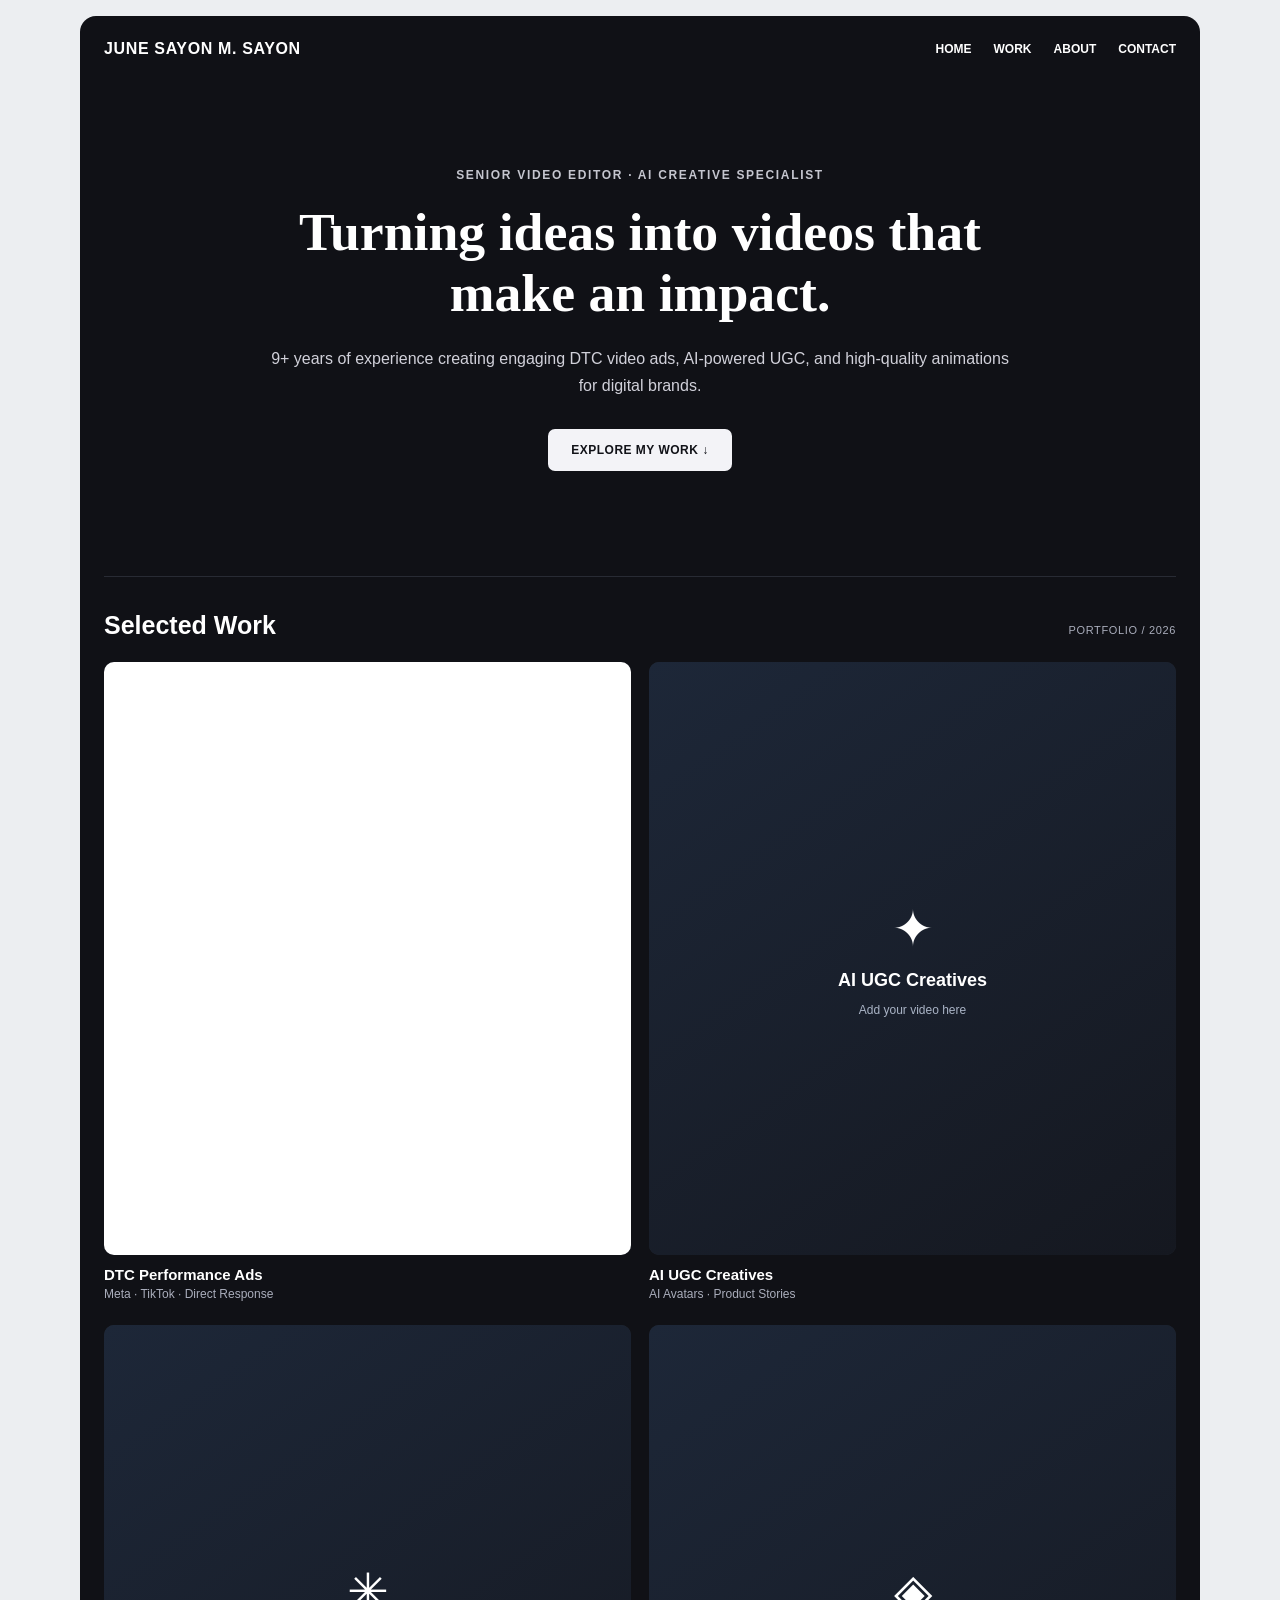
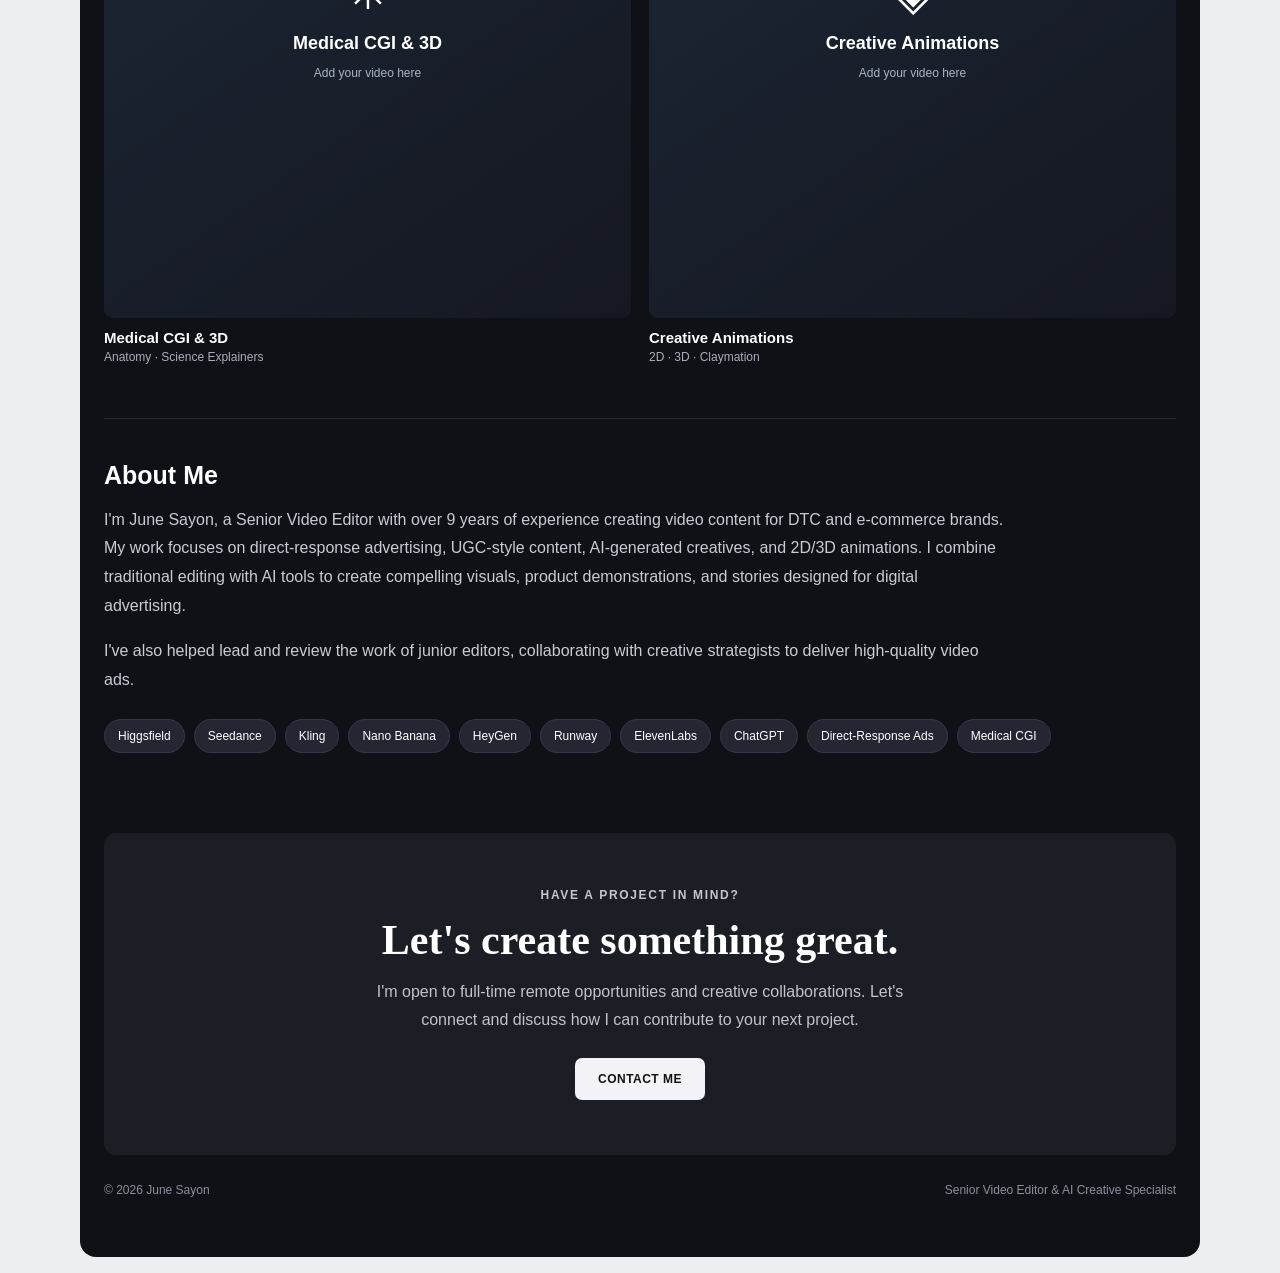
==== index.html @ 701d69c2 "Update index.html" ====
<!doctype html>
<html lang="en"><head><meta charset="utf-8"><meta name="viewport" content="width=device-width,initial-scale=1"><meta name="description" content="June Sayon — Senior Video Editor & AI Creative Specialist"><title>June Sayon | Senior Video Editor</title><style>
:root{color-scheme:dark;--bg:#101116;--panel:#1c1e26;--muted:#aaaebc;--line:#282b34}*{box-sizing:border-box}html{scroll-behavior:smooth}body{margin:0;background:#eceef1;color:#fff;font-family:Arial,Helvetica,sans-serif}main{max-width:1120px;margin:16px auto;background:var(--bg);border-radius:16px;min-height:100vh;padding:24px 24px 60px}header{display:flex;align-items:center;justify-content:space-between}a{color:inherit;text-decoration:none}.brand{font-size:16px;font-weight:800;letter-spacing:.04em}nav{display:flex;gap:22px;font-size:12px;font-weight:700}nav a:hover,.footer a:hover{color:#b7baff}.hero{text-align:center;padding:110px 20px 105px;border-bottom:1px solid var(--line)}.eyebrow{font-size:12px;font-weight:700;letter-spacing:.14em;color:#c5c6cf}.hero h1{font-family:Georgia,serif;font-size:clamp(30px,4.2vw,55px);line-height:1.14;max-width:800px;margin:20px auto}.hero p{font-size:16px;color:#d1d1da;max-width:740px;margin:0 auto 30px;line-height:1.7}.btn{display:inline-block;background:#f3f3f7;color:#111218;padding:14px 23px;border-radius:7px;font-weight:800;font-size:12px;letter-spacing:.04em}.btn:hover{background:#c9c9e4}.section{padding:34px 0 10px}.sectionhead{display:flex;justify-content:space-between;align-items:baseline;gap:20px;margin-bottom:22px}.section h2{font-size:25px;margin:0}.tag{font-size:11px;color:var(--muted);letter-spacing:.06em}.grid{display:grid;grid-template-columns:repeat(2,minmax(0,1fr));gap:24px 18px}.project .visual{aspect-ratio:4/4.5;border-radius:10px;overflow:hidden;position:relative;background:#202630;display:flex;align-items:center;justify-content:center}.visual svg{width:100%;height:100%;display:block}.visual img,.visual iframe,.visual video{width:100%;height:100%;object-fit:cover;border:0}.project h3{font-size:15px;margin:11px 0 4px}.project p{font-size:12px;color:var(--muted);margin:0}.placeholder{position:absolute;inset:0;display:flex;flex-direction:column;align-items:center;justify-content:center;text-align:center;padding:20px;background:linear-gradient(145deg,#1d2738,#151820);gap:12px}.placeholder span{font-size:50px}.placeholder strong{font-size:18px}.placeholder small{font-size:12px;color:#aab4c6}.about{border-top:1px solid var(--line);margin-top:44px;padding-top:42px}.about p{color:#c9cbd5;line-height:1.8;max-width:900px}.skills{display:flex;flex-wrap:wrap;gap:9px;margin:25px 0}.skills span{background:#242731;border:1px solid #343846;border-radius:999px;padding:9px 13px;font-size:12px}.contact{text-align:center;background:var(--panel);border-radius:12px;margin-top:45px;padding:55px 18px}.contact h2{font-family:Georgia,serif;font-size:clamp(27px,4vw,42px);margin:14px 0}.contact p{max-width:550px;color:#c1c4ce;line-height:1.7;margin:0 auto 25px}.footer{padding-top:28px;display:flex;justify-content:space-between;color:#8c909d;font-size:12px}@media(max-width:650px){body{background:var(--bg)}main{margin:0;padding:20px 16px;border-radius:0}nav{gap:12px;font-size:10px}.brand{font-size:13px}.hero{padding:85px 5px}.hero p{font-size:14px}.grid{grid-template-columns:1fr}.sectionhead{align-items:start}.project .visual{aspect-ratio:4/3.5}.footer{gap:12px;flex-wrap:wrap}}
</style></head><body><main><header><a class="brand" href="#home">JUNE SAYON M. SAYON</a><nav><a href="#home">HOME</a><a href="#work">WORK</a><a href="#about">ABOUT</a><a href="#contact">CONTACT</a></nav></header><section class="hero" id="home"><div class="eyebrow">SENIOR VIDEO EDITOR · AI CREATIVE SPECIALIST</div><h1>Turning ideas into videos that make an impact.</h1><p>9+ years of experience creating engaging DTC video ads, AI-powered UGC, and high-quality animations for digital brands.</p><a class="btn" href="#work">EXPLORE MY WORK ↓</a></section><section class="section" id="work"><div class="sectionhead"><h2>Selected Work</h2><span class="tag">PORTFOLIO / 2026</span></div><div class="grid">
<!-- TO ADD VIDEOS: replace each <div class="placeholder">...</div> with <video controls playsinline poster="thumbnail.jpg"><source src="your-video.mp4" type="video/mp4"></video> OR a YouTube embed iframe. -->
<article class="project">
  <div class="visual">
    <iframe
      src="https://www.facebook.com/plugins/video.php?href=https%3A%2F%2Fwww.facebook.com%2Fclarifion%2Fvideos%2F2846890205625692%2F&show_text=false"
      width="100%"
      height="500"
      style="border:none;overflow:hidden;"
      scrolling="no"
      frameborder="0"
      allow="autoplay; clipboard-write; encrypted-media; picture-in-picture; web-share"
      allowfullscreen>
    </iframe>
  </div>
  <h3>DTC Performance Ads</h3>
  <p>Meta · TikTok · Direct Response</p>
</article>
<article class="project"><div class="visual"><div class="placeholder"><span>✦</span><strong>AI UGC Creatives</strong><small>Add your video here</small></div></div><h3>AI UGC Creatives</h3><p>AI Avatars · Product Stories</p></article>
<article class="project"><div class="visual"><div class="placeholder"><span>✳</span><strong>Medical CGI & 3D</strong><small>Add your video here</small></div></div><h3>Medical CGI & 3D</h3><p>Anatomy · Science Explainers</p></article>
<article class="project"><div class="visual"><div class="placeholder"><span>◈</span><strong>Creative Animations</strong><small>Add your video here</small></div></div><h3>Creative Animations</h3><p>2D · 3D · Claymation</p></article></div></section><section class="section about" id="about"><h2>About Me</h2><p>I'm June Sayon, a Senior Video Editor with over 9 years of experience creating video content for DTC and e-commerce brands. My work focuses on direct-response advertising, UGC-style content, AI-generated creatives, and 2D/3D animations. I combine traditional editing with AI tools to create compelling visuals, product demonstrations, and stories designed for digital advertising.</p><p>I've also helped lead and review the work of junior editors, collaborating with creative strategists to deliver high-quality video ads.</p><div class="skills"><span>Higgsfield</span><span>Seedance</span><span>Kling</span><span>Nano Banana</span><span>HeyGen</span><span>Runway</span><span>ElevenLabs</span><span>ChatGPT</span><span>Direct-Response Ads</span><span>Medical CGI</span></div></section><section class="contact" id="contact"><div class="eyebrow">HAVE A PROJECT IN MIND?</div><h2>Let's create something great.</h2><p>I'm open to full-time remote opportunities and creative collaborations. Let's connect and discuss how I can contribute to your next project.</p><!-- Replace the # below with mailto:your@email.com or your LinkedIn URL --><a class="btn" href="#contact">CONTACT ME</a></section><div class="footer"><span>© 2026 June Sayon</span><span>Senior Video Editor & AI Creative Specialist</span></div></main></body></html>
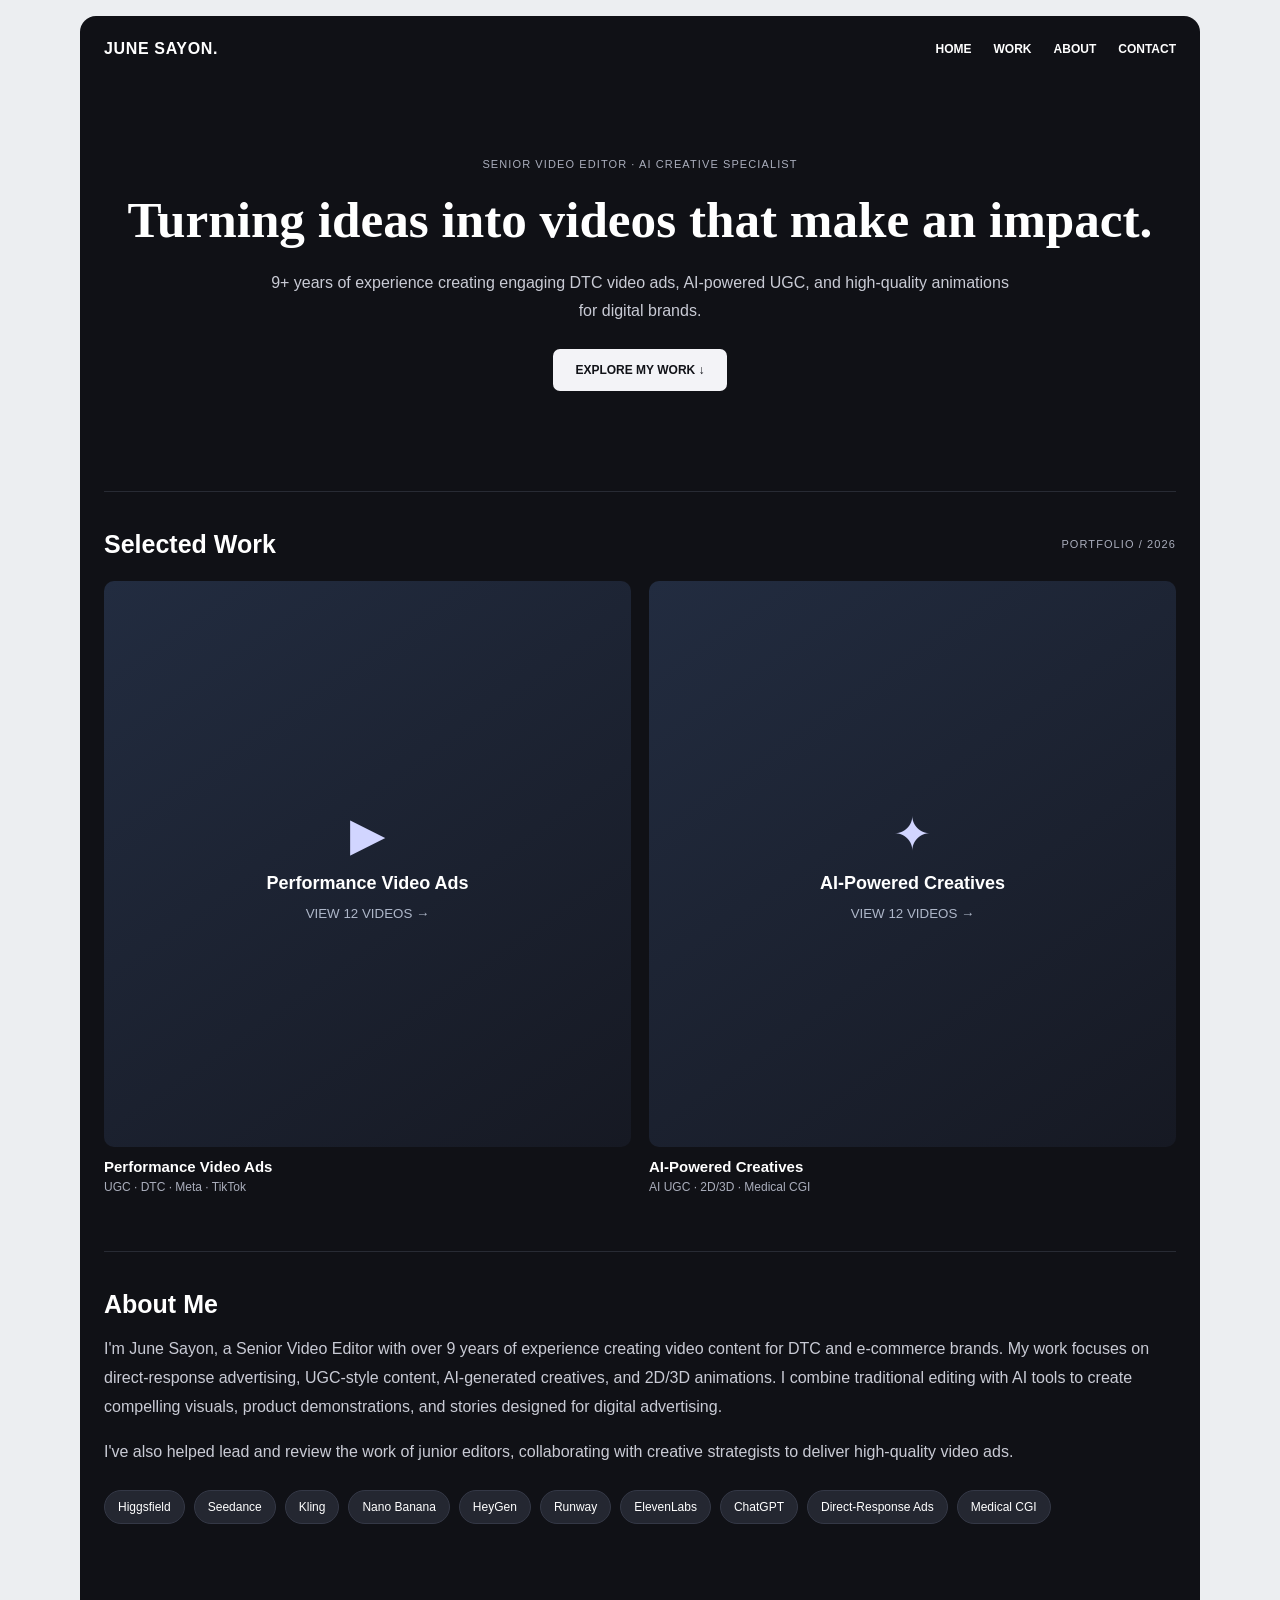
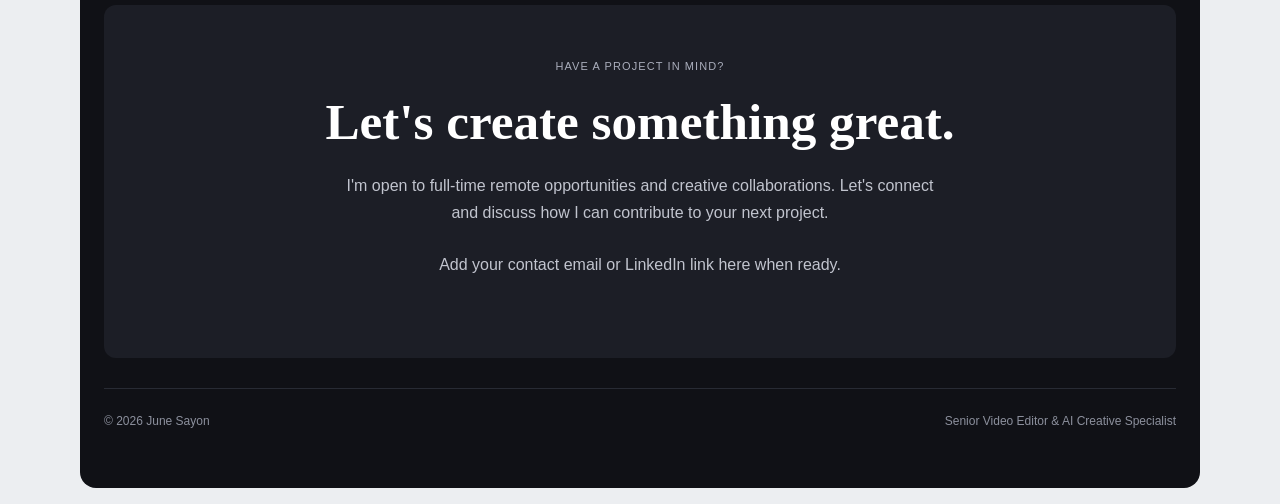
==== commit d9903679: "Add files via upload" ====
--- a/index.html
+++ b/index.html
@@ -1,24 +1 @@
-<!doctype html>
-<html lang="en"><head><meta charset="utf-8"><meta name="viewport" content="width=device-width,initial-scale=1"><meta name="description" content="June Sayon — Senior Video Editor & AI Creative Specialist"><title>June Sayon | Senior Video Editor</title><style>
-:root{color-scheme:dark;--bg:#101116;--panel:#1c1e26;--muted:#aaaebc;--line:#282b34}*{box-sizing:border-box}html{scroll-behavior:smooth}body{margin:0;background:#eceef1;color:#fff;font-family:Arial,Helvetica,sans-serif}main{max-width:1120px;margin:16px auto;background:var(--bg);border-radius:16px;min-height:100vh;padding:24px 24px 60px}header{display:flex;align-items:center;justify-content:space-between}a{color:inherit;text-decoration:none}.brand{font-size:16px;font-weight:800;letter-spacing:.04em}nav{display:flex;gap:22px;font-size:12px;font-weight:700}nav a:hover,.footer a:hover{color:#b7baff}.hero{text-align:center;padding:110px 20px 105px;border-bottom:1px solid var(--line)}.eyebrow{font-size:12px;font-weight:700;letter-spacing:.14em;color:#c5c6cf}.hero h1{font-family:Georgia,serif;font-size:clamp(30px,4.2vw,55px);line-height:1.14;max-width:800px;margin:20px auto}.hero p{font-size:16px;color:#d1d1da;max-width:740px;margin:0 auto 30px;line-height:1.7}.btn{display:inline-block;background:#f3f3f7;color:#111218;padding:14px 23px;border-radius:7px;font-weight:800;font-size:12px;letter-spacing:.04em}.btn:hover{background:#c9c9e4}.section{padding:34px 0 10px}.sectionhead{display:flex;justify-content:space-between;align-items:baseline;gap:20px;margin-bottom:22px}.section h2{font-size:25px;margin:0}.tag{font-size:11px;color:var(--muted);letter-spacing:.06em}.grid{display:grid;grid-template-columns:repeat(2,minmax(0,1fr));gap:24px 18px}.project .visual{aspect-ratio:4/4.5;border-radius:10px;overflow:hidden;position:relative;background:#202630;display:flex;align-items:center;justify-content:center}.visual svg{width:100%;height:100%;display:block}.visual img,.visual iframe,.visual video{width:100%;height:100%;object-fit:cover;border:0}.project h3{font-size:15px;margin:11px 0 4px}.project p{font-size:12px;color:var(--muted);margin:0}.placeholder{position:absolute;inset:0;display:flex;flex-direction:column;align-items:center;justify-content:center;text-align:center;padding:20px;background:linear-gradient(145deg,#1d2738,#151820);gap:12px}.placeholder span{font-size:50px}.placeholder strong{font-size:18px}.placeholder small{font-size:12px;color:#aab4c6}.about{border-top:1px solid var(--line);margin-top:44px;padding-top:42px}.about p{color:#c9cbd5;line-height:1.8;max-width:900px}.skills{display:flex;flex-wrap:wrap;gap:9px;margin:25px 0}.skills span{background:#242731;border:1px solid #343846;border-radius:999px;padding:9px 13px;font-size:12px}.contact{text-align:center;background:var(--panel);border-radius:12px;margin-top:45px;padding:55px 18px}.contact h2{font-family:Georgia,serif;font-size:clamp(27px,4vw,42px);margin:14px 0}.contact p{max-width:550px;color:#c1c4ce;line-height:1.7;margin:0 auto 25px}.footer{padding-top:28px;display:flex;justify-content:space-between;color:#8c909d;font-size:12px}@media(max-width:650px){body{background:var(--bg)}main{margin:0;padding:20px 16px;border-radius:0}nav{gap:12px;font-size:10px}.brand{font-size:13px}.hero{padding:85px 5px}.hero p{font-size:14px}.grid{grid-template-columns:1fr}.sectionhead{align-items:start}.project .visual{aspect-ratio:4/3.5}.footer{gap:12px;flex-wrap:wrap}}
-</style></head><body><main><header><a class="brand" href="#home">JUNE SAYON M. SAYON</a><nav><a href="#home">HOME</a><a href="#work">WORK</a><a href="#about">ABOUT</a><a href="#contact">CONTACT</a></nav></header><section class="hero" id="home"><div class="eyebrow">SENIOR VIDEO EDITOR · AI CREATIVE SPECIALIST</div><h1>Turning ideas into videos that make an impact.</h1><p>9+ years of experience creating engaging DTC video ads, AI-powered UGC, and high-quality animations for digital brands.</p><a class="btn" href="#work">EXPLORE MY WORK ↓</a></section><section class="section" id="work"><div class="sectionhead"><h2>Selected Work</h2><span class="tag">PORTFOLIO / 2026</span></div><div class="grid">
-<!-- TO ADD VIDEOS: replace each <div class="placeholder">...</div> with <video controls playsinline poster="thumbnail.jpg"><source src="your-video.mp4" type="video/mp4"></video> OR a YouTube embed iframe. -->
-<article class="project">
-  <div class="visual">
-    <iframe
-      src="https://www.facebook.com/plugins/video.php?href=https%3A%2F%2Fwww.facebook.com%2Fclarifion%2Fvideos%2F2846890205625692%2F&show_text=false"
-      width="100%"
-      height="500"
-      style="border:none;overflow:hidden;"
-      scrolling="no"
-      frameborder="0"
-      allow="autoplay; clipboard-write; encrypted-media; picture-in-picture; web-share"
-      allowfullscreen>
-    </iframe>
-  </div>
-  <h3>DTC Performance Ads</h3>
-  <p>Meta · TikTok · Direct Response</p>
-</article>
-<article class="project"><div class="visual"><div class="placeholder"><span>✦</span><strong>AI UGC Creatives</strong><small>Add your video here</small></div></div><h3>AI UGC Creatives</h3><p>AI Avatars · Product Stories</p></article>
-<article class="project"><div class="visual"><div class="placeholder"><span>✳</span><strong>Medical CGI & 3D</strong><small>Add your video here</small></div></div><h3>Medical CGI & 3D</h3><p>Anatomy · Science Explainers</p></article>
-<article class="project"><div class="visual"><div class="placeholder"><span>◈</span><strong>Creative Animations</strong><small>Add your video here</small></div></div><h3>Creative Animations</h3><p>2D · 3D · Claymation</p></article></div></section><section class="section about" id="about"><h2>About Me</h2><p>I'm June Sayon, a Senior Video Editor with over 9 years of experience creating video content for DTC and e-commerce brands. My work focuses on direct-response advertising, UGC-style content, AI-generated creatives, and 2D/3D animations. I combine traditional editing with AI tools to create compelling visuals, product demonstrations, and stories designed for digital advertising.</p><p>I've also helped lead and review the work of junior editors, collaborating with creative strategists to deliver high-quality video ads.</p><div class="skills"><span>Higgsfield</span><span>Seedance</span><span>Kling</span><span>Nano Banana</span><span>HeyGen</span><span>Runway</span><span>ElevenLabs</span><span>ChatGPT</span><span>Direct-Response Ads</span><span>Medical CGI</span></div></section><section class="contact" id="contact"><div class="eyebrow">HAVE A PROJECT IN MIND?</div><h2>Let's create something great.</h2><p>I'm open to full-time remote opportunities and creative collaborations. Let's connect and discuss how I can contribute to your next project.</p><!-- Replace the # below with mailto:your@email.com or your LinkedIn URL --><a class="btn" href="#contact">CONTACT ME</a></section><div class="footer"><span>© 2026 June Sayon</span><span>Senior Video Editor & AI Creative Specialist</span></div></main></body></html>
+<!doctype html><html lang="en"><head><meta charset="utf-8"><meta name="viewport" content="width=device-width,initial-scale=1"><meta name="description" content="June Sayon — Senior Video Editor & AI Creative Specialist"><title>June Sayon | Senior Video Editor</title><link rel="stylesheet" href="style.css"></head><body><main><header><a class="brand" href="index.html">JUNE SAYON.</a><nav><a href="index.html">HOME</a><a href="index.html#work">WORK</a><a href="index.html#about">ABOUT</a><a href="index.html#contact">CONTACT</a></nav></header><section class="hero" id="home"><div class="eyebrow">SENIOR VIDEO EDITOR · AI CREATIVE SPECIALIST</div><h1>Turning ideas into videos that make an impact.</h1><p>9+ years of experience creating engaging DTC video ads, AI-powered UGC, and high-quality animations for digital brands.</p><a class="btn" href="#work">EXPLORE MY WORK ↓</a></section><section class="section" id="work"><div class="sectionhead"><h2>Selected Work</h2><span class="tag">PORTFOLIO / 2026</span></div><div class="grid"><a class="project link" href="performance-ads.html"><div class="visual"><div class="placeholder"><span class="symbol">▶</span><strong>Performance Video Ads</strong><small>VIEW 12 VIDEOS →</small></div></div><h3>Performance Video Ads</h3><p>UGC · DTC · Meta · TikTok</p></a><a class="project link" href="ai-creatives.html"><div class="visual"><div class="placeholder"><span class="symbol">✦</span><strong>AI-Powered Creatives</strong><small>VIEW 12 VIDEOS →</small></div></div><h3>AI-Powered Creatives</h3><p>AI UGC · 2D/3D · Medical CGI</p></a></div></section><section class="section about" id="about"><h2>About Me</h2><p>I'm June Sayon, a Senior Video Editor with over 9 years of experience creating video content for DTC and e-commerce brands. My work focuses on direct-response advertising, UGC-style content, AI-generated creatives, and 2D/3D animations. I combine traditional editing with AI tools to create compelling visuals, product demonstrations, and stories designed for digital advertising.</p><p>I've also helped lead and review the work of junior editors, collaborating with creative strategists to deliver high-quality video ads.</p><div class="skills"><span>Higgsfield</span><span>Seedance</span><span>Kling</span><span>Nano Banana</span><span>HeyGen</span><span>Runway</span><span>ElevenLabs</span><span>ChatGPT</span><span>Direct-Response Ads</span><span>Medical CGI</span></div></section><section class="contact" id="contact"><div class="eyebrow">HAVE A PROJECT IN MIND?</div><h2>Let's create something great.</h2><p>I'm open to full-time remote opportunities and creative collaborations. Let's connect and discuss how I can contribute to your next project.</p><p>Add your contact email or LinkedIn link here when ready.</p></section><div class="footer"><span>© 2026 June Sayon</span><span>Senior Video Editor & AI Creative Specialist</span></div></main></body></html>
--- a/style.css
+++ b/style.css
@@ -0,0 +1 @@
+*{box-sizing:border-box}html{scroll-behavior:smooth}body{margin:0;background:#eceef1;color:#fff;font-family:Arial,Helvetica,sans-serif}main{max-width:1120px;margin:16px auto;background:#101116;border-radius:16px;min-height:100vh;padding:24px 24px 60px}a{color:inherit;text-decoration:none}header{display:flex;align-items:center;justify-content:space-between}.brand{font-weight:800;letter-spacing:.04em}nav{display:flex;gap:22px;font-size:12px;font-weight:700}nav a:hover,.back:hover{color:#c5c6ff}.hero{text-align:center;padding:100px 20px;border-bottom:1px solid #282b34}.eyebrow,.tag{font-size:11px;letter-spacing:.1em;color:#aaaebc}.hero h1,.contact h2{font-family:Georgia,serif;font-size:clamp(30px,4vw,52px);line-height:1.16;margin:20px auto}.hero p,.intro{color:#c9cbd5;line-height:1.7;max-width:760px;margin:0 auto 25px}.btn{display:inline-block;background:#f3f3f7;color:#111218;padding:14px 22px;border-radius:7px;font-weight:800;font-size:12px}.section{padding:38px 0 12px}.sectionhead{display:flex;align-items:center;justify-content:space-between;gap:15px;margin-bottom:22px}.section h2{margin:0;font-size:25px}.grid{display:grid;grid-template-columns:repeat(2,minmax(0,1fr));gap:24px 18px}.project{display:block}.visual{aspect-ratio:4/4.3;border-radius:10px;overflow:hidden;background:linear-gradient(145deg,#222c40,#161923);position:relative}.visual img,.visual iframe{display:block;width:100%;height:100%;object-fit:cover;border:0}.placeholder{height:100%;display:flex;flex-direction:column;justify-content:center;align-items:center;gap:12px;text-align:center;padding:20px}.placeholder .symbol{font-size:46px;color:#d1d5ff}.placeholder strong{font-size:18px}.placeholder small{color:#aeb7c9}.project h3{font-size:15px;margin:11px 0 5px}.project p{font-size:12px;color:#aaaebc;margin:0}.project.link:hover .visual{outline:2px solid #8589e7}.about{border-top:1px solid #282b34;margin-top:45px;padding-top:38px}.about p{color:#c9cbd5;line-height:1.8}.skills{display:flex;flex-wrap:wrap;gap:9px;margin:24px 0}.skills span{background:#242731;border:1px solid #343846;border-radius:999px;padding:9px 13px;font-size:12px}.contact{text-align:center;background:#1c1e26;border-radius:12px;margin-top:45px;padding:55px 18px}.contact p{color:#c1c4ce;max-width:600px;margin:0 auto 25px;line-height:1.7}.footer{border-top:1px solid #282b34;margin-top:30px;padding-top:25px;display:flex;justify-content:space-between;color:#8c909d;font-size:12px}.back{display:inline-block;color:#aaaebc;font-size:13px;margin:35px 0 12px}.gallery-head{padding:20px 0 30px;border-bottom:1px solid #282b34}.gallery-head h1{font-family:Georgia,serif;font-size:clamp(30px,4vw,48px);margin:15px 0}.gallery-head p{color:#c9cbd5;line-height:1.7;max-width:750px}.video-frame{aspect-ratio:9/12;background:#171b25;border-radius:10px;overflow:hidden}.video-frame iframe{width:100%;height:100%;border:0}.video-empty{height:100%;display:flex;flex-direction:column;align-items:center;justify-content:center;gap:12px;text-align:center;color:#aeb7c9;padding:20px}.video-empty b{font-size:30px;color:#e0e2ee}.video-card h3{font-size:15px;margin:11px 0 4px}.video-card p{font-size:12px;color:#aaaebc;margin:0}@media(max-width:650px){body{background:#101116}main{margin:0;padding:20px 16px;border-radius:0}nav{gap:11px;font-size:10px}.brand{font-size:13px}.hero{padding:75px 4px}.grid{grid-template-columns:1fr}.footer{gap:12px;flex-wrap:wrap}.video-frame{aspect-ratio:9/11}}
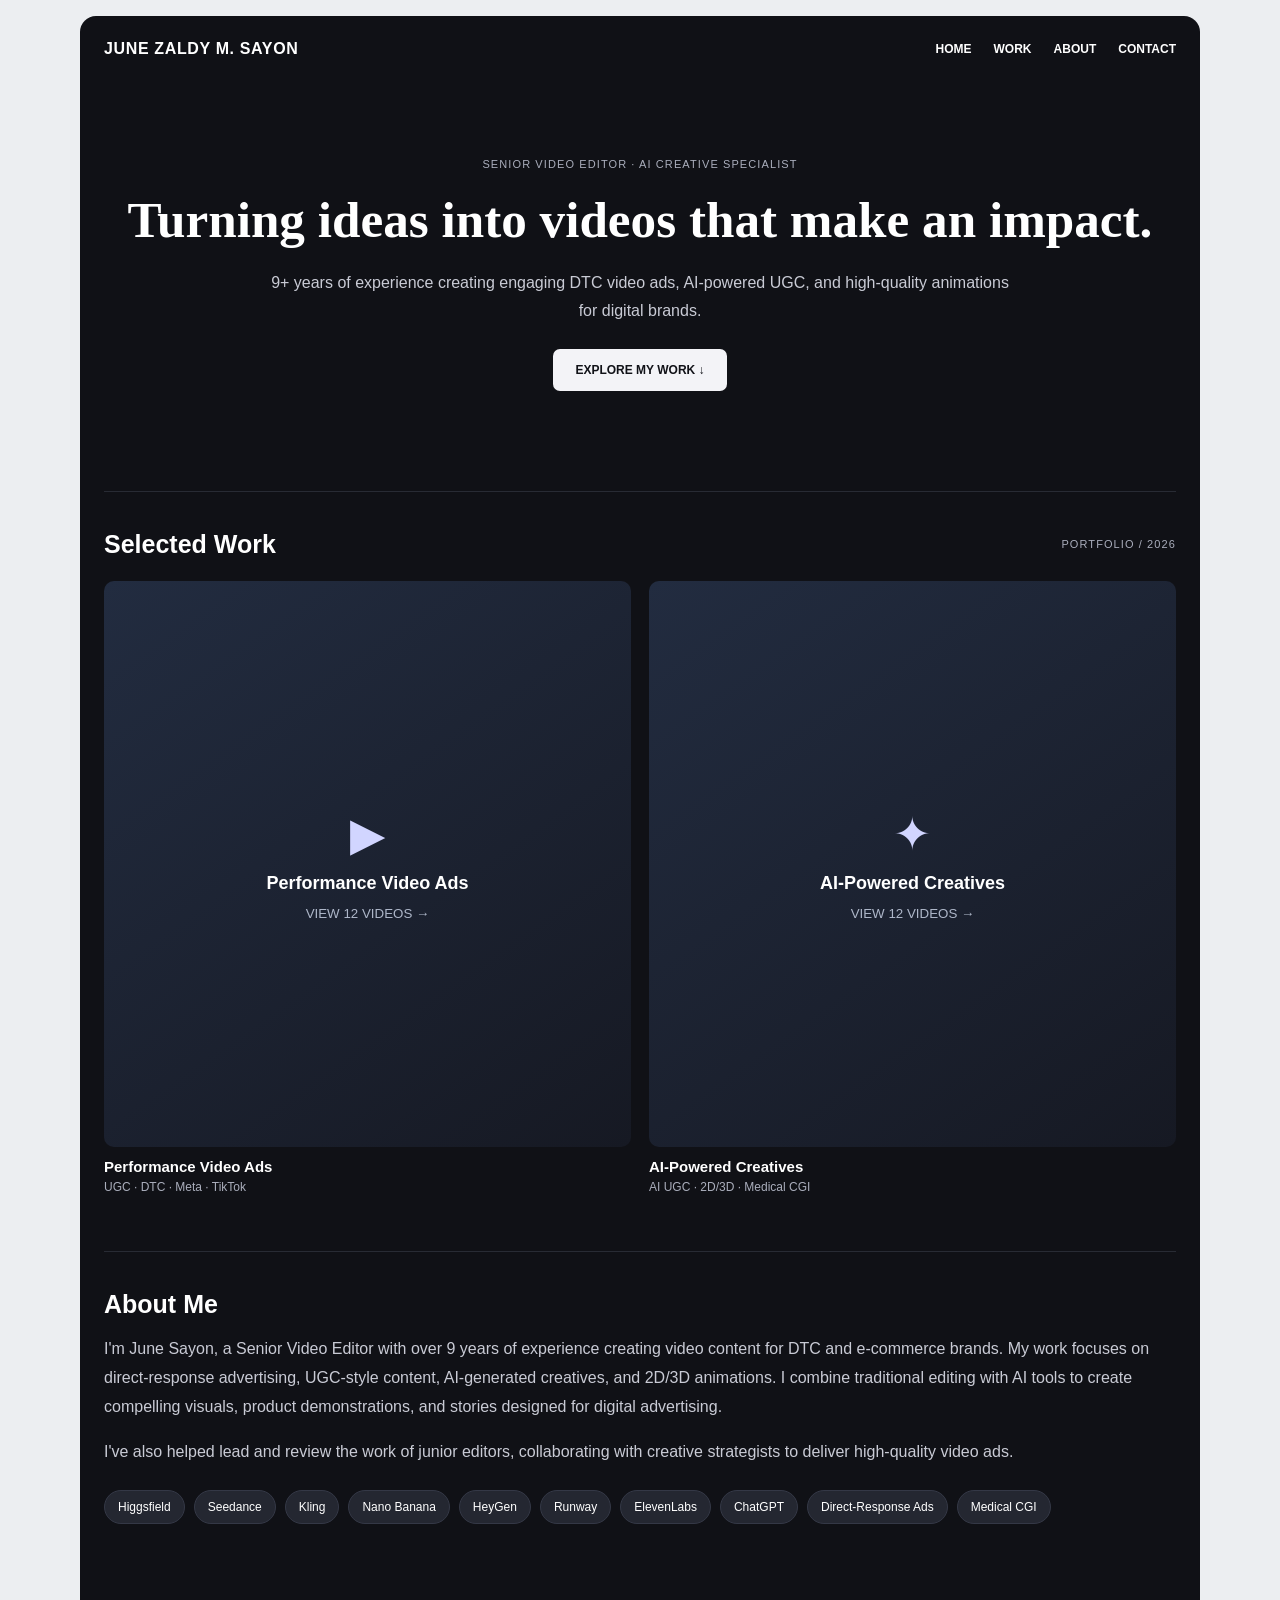
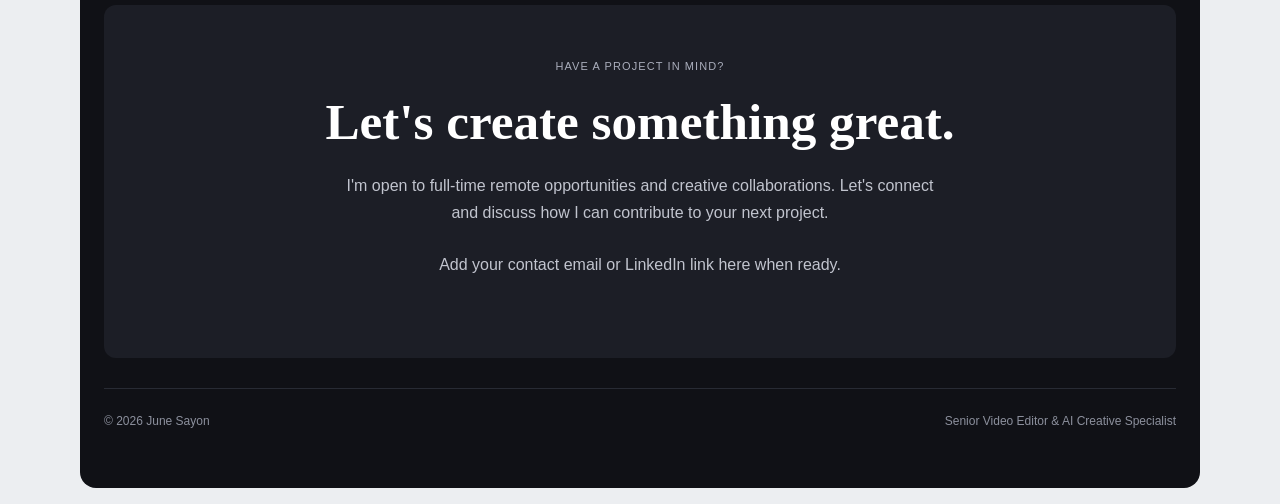
==== commit 9ca9dc55: "Update index.html" ====
--- a/index.html
+++ b/index.html
@@ -1 +1 @@
-<!doctype html><html lang="en"><head><meta charset="utf-8"><meta name="viewport" content="width=device-width,initial-scale=1"><meta name="description" content="June Sayon — Senior Video Editor & AI Creative Specialist"><title>June Sayon | Senior Video Editor</title><link rel="stylesheet" href="style.css"></head><body><main><header><a class="brand" href="index.html">JUNE SAYON.</a><nav><a href="index.html">HOME</a><a href="index.html#work">WORK</a><a href="index.html#about">ABOUT</a><a href="index.html#contact">CONTACT</a></nav></header><section class="hero" id="home"><div class="eyebrow">SENIOR VIDEO EDITOR · AI CREATIVE SPECIALIST</div><h1>Turning ideas into videos that make an impact.</h1><p>9+ years of experience creating engaging DTC video ads, AI-powered UGC, and high-quality animations for digital brands.</p><a class="btn" href="#work">EXPLORE MY WORK ↓</a></section><section class="section" id="work"><div class="sectionhead"><h2>Selected Work</h2><span class="tag">PORTFOLIO / 2026</span></div><div class="grid"><a class="project link" href="performance-ads.html"><div class="visual"><div class="placeholder"><span class="symbol">▶</span><strong>Performance Video Ads</strong><small>VIEW 12 VIDEOS →</small></div></div><h3>Performance Video Ads</h3><p>UGC · DTC · Meta · TikTok</p></a><a class="project link" href="ai-creatives.html"><div class="visual"><div class="placeholder"><span class="symbol">✦</span><strong>AI-Powered Creatives</strong><small>VIEW 12 VIDEOS →</small></div></div><h3>AI-Powered Creatives</h3><p>AI UGC · 2D/3D · Medical CGI</p></a></div></section><section class="section about" id="about"><h2>About Me</h2><p>I'm June Sayon, a Senior Video Editor with over 9 years of experience creating video content for DTC and e-commerce brands. My work focuses on direct-response advertising, UGC-style content, AI-generated creatives, and 2D/3D animations. I combine traditional editing with AI tools to create compelling visuals, product demonstrations, and stories designed for digital advertising.</p><p>I've also helped lead and review the work of junior editors, collaborating with creative strategists to deliver high-quality video ads.</p><div class="skills"><span>Higgsfield</span><span>Seedance</span><span>Kling</span><span>Nano Banana</span><span>HeyGen</span><span>Runway</span><span>ElevenLabs</span><span>ChatGPT</span><span>Direct-Response Ads</span><span>Medical CGI</span></div></section><section class="contact" id="contact"><div class="eyebrow">HAVE A PROJECT IN MIND?</div><h2>Let's create something great.</h2><p>I'm open to full-time remote opportunities and creative collaborations. Let's connect and discuss how I can contribute to your next project.</p><p>Add your contact email or LinkedIn link here when ready.</p></section><div class="footer"><span>© 2026 June Sayon</span><span>Senior Video Editor & AI Creative Specialist</span></div></main></body></html>+<!doctype html><html lang="en"><head><meta charset="utf-8"><meta name="viewport" content="width=device-width,initial-scale=1"><meta name="description" content="June Zaldy M. Sayon — Senior Video Editor & AI Creative Specialist"><title>June Zaldy M. Sayon | Senior Video Editor</title><link rel="stylesheet" href="style.css"></head><body><main><header><a class="brand" href="index.html">JUNE ZALDY M. SAYON</a><nav><a href="index.html">HOME</a><a href="index.html#work">WORK</a><a href="index.html#about">ABOUT</a><a href="index.html#contact">CONTACT</a></nav></header><section class="hero" id="home"><div class="eyebrow">SENIOR VIDEO EDITOR · AI CREATIVE SPECIALIST</div><h1>Turning ideas into videos that make an impact.</h1><p>9+ years of experience creating engaging DTC video ads, AI-powered UGC, and high-quality animations for digital brands.</p><a class="btn" href="#work">EXPLORE MY WORK ↓</a></section><section class="section" id="work"><div class="sectionhead"><h2>Selected Work</h2><span class="tag">PORTFOLIO / 2026</span></div><div class="grid"><a class="project link" href="performance-ads.html"><div class="visual"><div class="placeholder"><span class="symbol">▶</span><strong>Performance Video Ads</strong><small>VIEW 12 VIDEOS →</small></div></div><h3>Performance Video Ads</h3><p>UGC · DTC · Meta · TikTok</p></a><a class="project link" href="ai-creatives.html"><div class="visual"><div class="placeholder"><span class="symbol">✦</span><strong>AI-Powered Creatives</strong><small>VIEW 12 VIDEOS →</small></div></div><h3>AI-Powered Creatives</h3><p>AI UGC · 2D/3D · Medical CGI</p></a></div></section><section class="section about" id="about"><h2>About Me</h2><p>I'm June Sayon, a Senior Video Editor with over 9 years of experience creating video content for DTC and e-commerce brands. My work focuses on direct-response advertising, UGC-style content, AI-generated creatives, and 2D/3D animations. I combine traditional editing with AI tools to create compelling visuals, product demonstrations, and stories designed for digital advertising.</p><p>I've also helped lead and review the work of junior editors, collaborating with creative strategists to deliver high-quality video ads.</p><div class="skills"><span>Higgsfield</span><span>Seedance</span><span>Kling</span><span>Nano Banana</span><span>HeyGen</span><span>Runway</span><span>ElevenLabs</span><span>ChatGPT</span><span>Direct-Response Ads</span><span>Medical CGI</span></div></section><section class="contact" id="contact"><div class="eyebrow">HAVE A PROJECT IN MIND?</div><h2>Let's create something great.</h2><p>I'm open to full-time remote opportunities and creative collaborations. Let's connect and discuss how I can contribute to your next project.</p><p>Add your contact email or LinkedIn link here when ready.</p></section><div class="footer"><span>© 2026 June Sayon</span><span>Senior Video Editor & AI Creative Specialist</span></div></main></body></html>
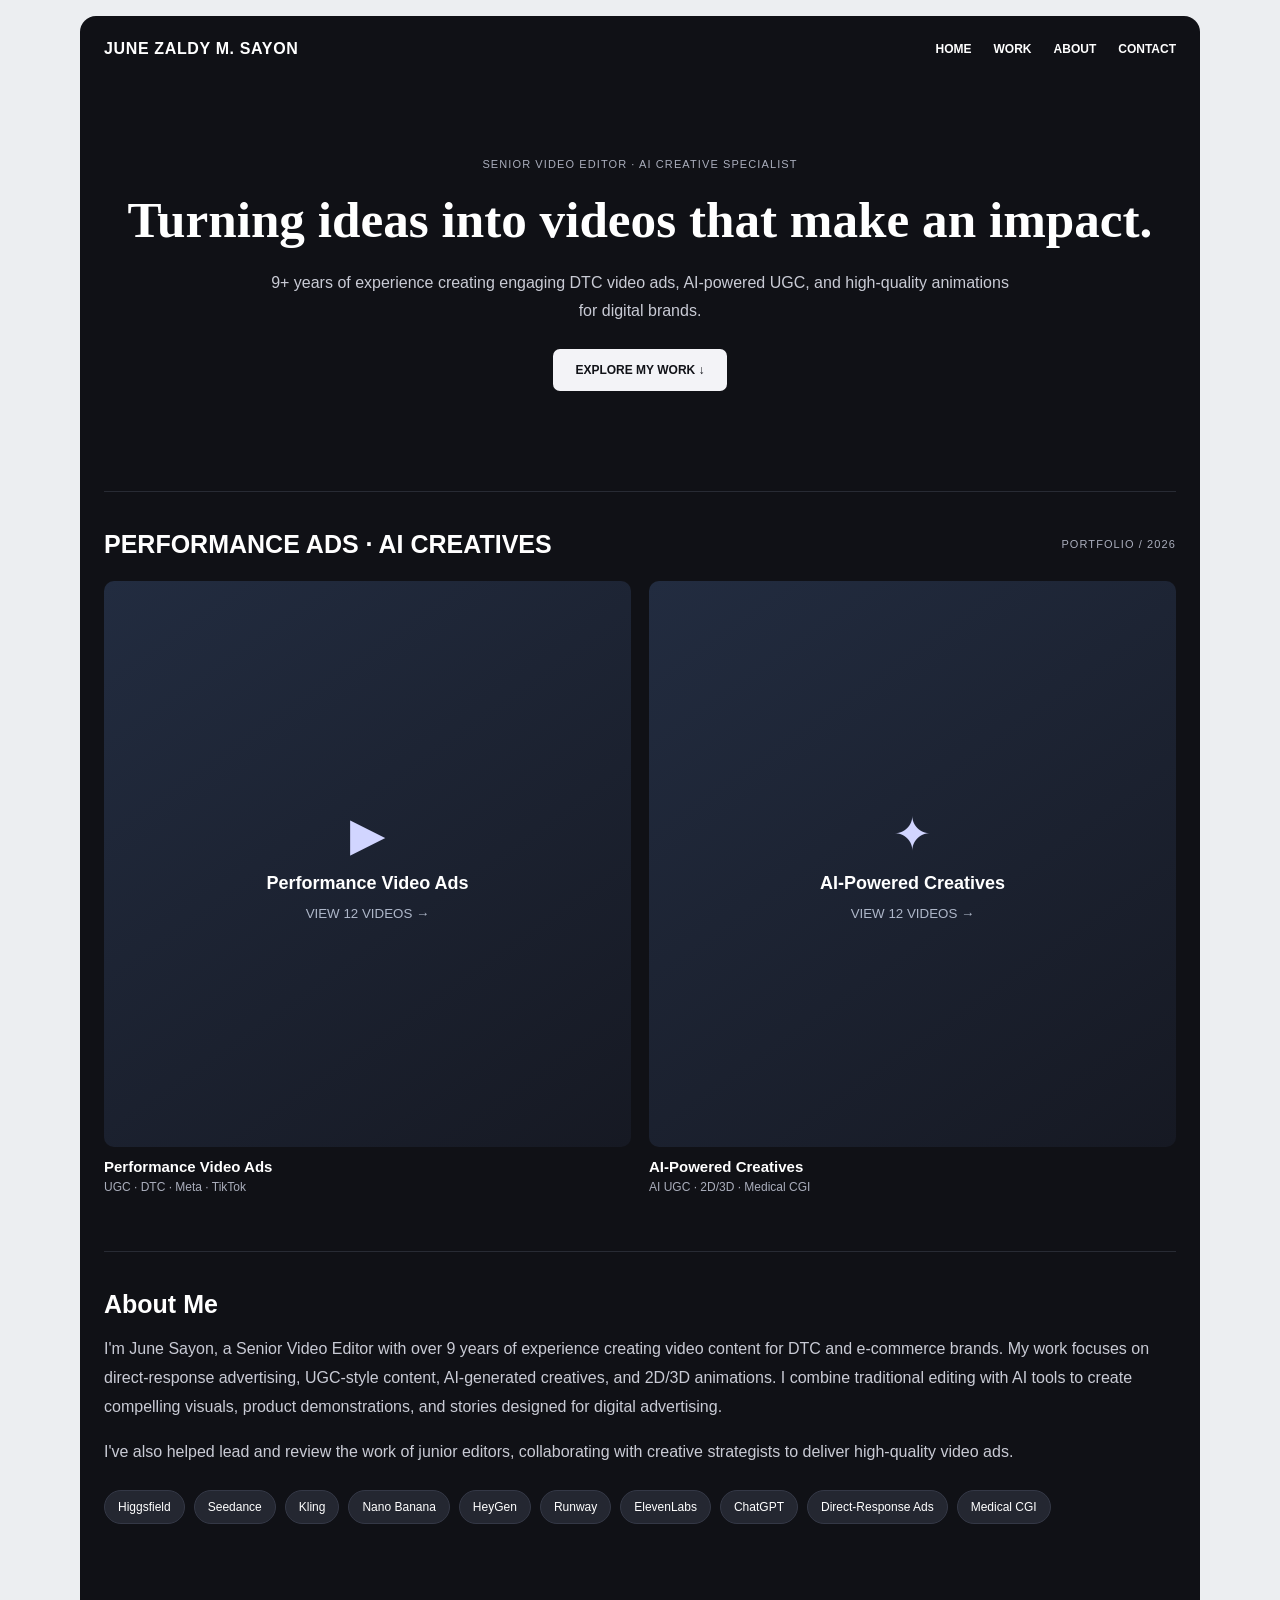
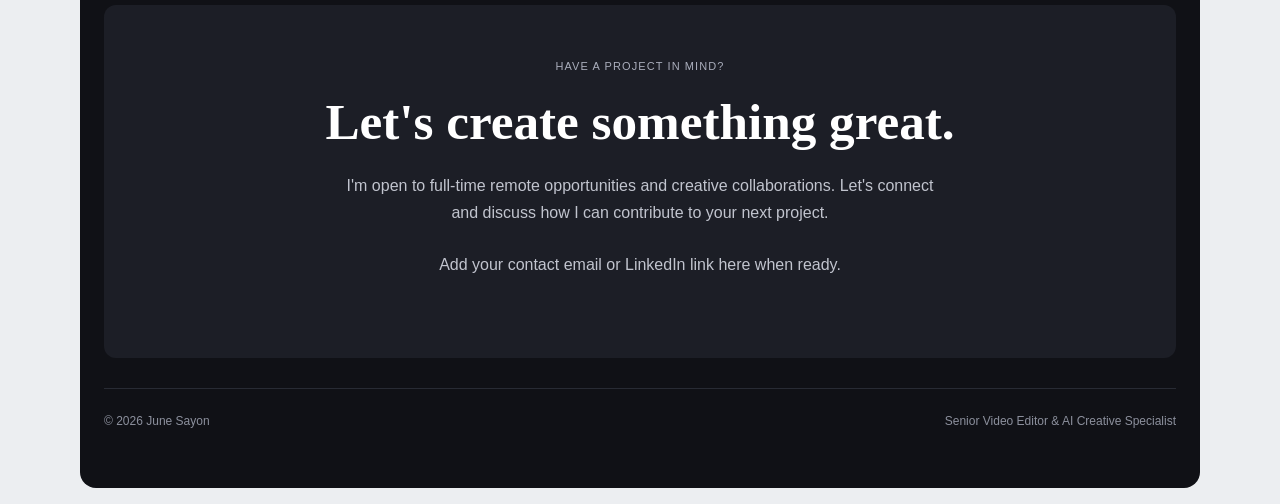
==== commit e82c961b: "Update index.html" ====
--- a/index.html
+++ b/index.html
@@ -1 +1 @@
-<!doctype html><html lang="en"><head><meta charset="utf-8"><meta name="viewport" content="width=device-width,initial-scale=1"><meta name="description" content="June Zaldy M. Sayon — Senior Video Editor & AI Creative Specialist"><title>June Zaldy M. Sayon | Senior Video Editor</title><link rel="stylesheet" href="style.css"></head><body><main><header><a class="brand" href="index.html">JUNE ZALDY M. SAYON</a><nav><a href="index.html">HOME</a><a href="index.html#work">WORK</a><a href="index.html#about">ABOUT</a><a href="index.html#contact">CONTACT</a></nav></header><section class="hero" id="home"><div class="eyebrow">SENIOR VIDEO EDITOR · AI CREATIVE SPECIALIST</div><h1>Turning ideas into videos that make an impact.</h1><p>9+ years of experience creating engaging DTC video ads, AI-powered UGC, and high-quality animations for digital brands.</p><a class="btn" href="#work">EXPLORE MY WORK ↓</a></section><section class="section" id="work"><div class="sectionhead"><h2>Selected Work</h2><span class="tag">PORTFOLIO / 2026</span></div><div class="grid"><a class="project link" href="performance-ads.html"><div class="visual"><div class="placeholder"><span class="symbol">▶</span><strong>Performance Video Ads</strong><small>VIEW 12 VIDEOS →</small></div></div><h3>Performance Video Ads</h3><p>UGC · DTC · Meta · TikTok</p></a><a class="project link" href="ai-creatives.html"><div class="visual"><div class="placeholder"><span class="symbol">✦</span><strong>AI-Powered Creatives</strong><small>VIEW 12 VIDEOS →</small></div></div><h3>AI-Powered Creatives</h3><p>AI UGC · 2D/3D · Medical CGI</p></a></div></section><section class="section about" id="about"><h2>About Me</h2><p>I'm June Sayon, a Senior Video Editor with over 9 years of experience creating video content for DTC and e-commerce brands. My work focuses on direct-response advertising, UGC-style content, AI-generated creatives, and 2D/3D animations. I combine traditional editing with AI tools to create compelling visuals, product demonstrations, and stories designed for digital advertising.</p><p>I've also helped lead and review the work of junior editors, collaborating with creative strategists to deliver high-quality video ads.</p><div class="skills"><span>Higgsfield</span><span>Seedance</span><span>Kling</span><span>Nano Banana</span><span>HeyGen</span><span>Runway</span><span>ElevenLabs</span><span>ChatGPT</span><span>Direct-Response Ads</span><span>Medical CGI</span></div></section><section class="contact" id="contact"><div class="eyebrow">HAVE A PROJECT IN MIND?</div><h2>Let's create something great.</h2><p>I'm open to full-time remote opportunities and creative collaborations. Let's connect and discuss how I can contribute to your next project.</p><p>Add your contact email or LinkedIn link here when ready.</p></section><div class="footer"><span>© 2026 June Sayon</span><span>Senior Video Editor & AI Creative Specialist</span></div></main></body></html>
+<!doctype html><html lang="en"><head><meta charset="utf-8"><meta name="viewport" content="width=device-width,initial-scale=1"><meta name="description" content="June Zaldy M. Sayon — Senior Video Editor & AI Creative Specialist"><title>June Zaldy M. Sayon | Senior Video Editor</title><link rel="stylesheet" href="style.css"></head><body><main><header><a class="brand" href="index.html">JUNE ZALDY M. SAYON</a><nav><a href="index.html">HOME</a><a href="index.html#work">WORK</a><a href="index.html#about">ABOUT</a><a href="index.html#contact">CONTACT</a></nav></header><section class="hero" id="home"><div class="eyebrow">SENIOR VIDEO EDITOR · AI CREATIVE SPECIALIST</div><h1>Turning ideas into videos that make an impact.</h1><p>9+ years of experience creating engaging DTC video ads, AI-powered UGC, and high-quality animations for digital brands.</p><a class="btn" href="#work">EXPLORE MY WORK ↓</a></section><section class="section" id="work"><div class="sectionhead"><h2>PERFORMANCE ADS · AI CREATIVES</h2><span class="tag">PORTFOLIO / 2026</span></div><div class="grid"><a class="project link" href="performance-ads.html"><div class="visual"><div class="placeholder"><span class="symbol">▶</span><strong>Performance Video Ads</strong><small>VIEW 12 VIDEOS →</small></div></div><h3>Performance Video Ads</h3><p>UGC · DTC · Meta · TikTok</p></a><a class="project link" href="ai-creatives.html"><div class="visual"><div class="placeholder"><span class="symbol">✦</span><strong>AI-Powered Creatives</strong><small>VIEW 12 VIDEOS →</small></div></div><h3>AI-Powered Creatives</h3><p>AI UGC · 2D/3D · Medical CGI</p></a></div></section><section class="section about" id="about"><h2>About Me</h2><p>I'm June Sayon, a Senior Video Editor with over 9 years of experience creating video content for DTC and e-commerce brands. My work focuses on direct-response advertising, UGC-style content, AI-generated creatives, and 2D/3D animations. I combine traditional editing with AI tools to create compelling visuals, product demonstrations, and stories designed for digital advertising.</p><p>I've also helped lead and review the work of junior editors, collaborating with creative strategists to deliver high-quality video ads.</p><div class="skills"><span>Higgsfield</span><span>Seedance</span><span>Kling</span><span>Nano Banana</span><span>HeyGen</span><span>Runway</span><span>ElevenLabs</span><span>ChatGPT</span><span>Direct-Response Ads</span><span>Medical CGI</span></div></section><section class="contact" id="contact"><div class="eyebrow">HAVE A PROJECT IN MIND?</div><h2>Let's create something great.</h2><p>I'm open to full-time remote opportunities and creative collaborations. Let's connect and discuss how I can contribute to your next project.</p><p>Add your contact email or LinkedIn link here when ready.</p></section><div class="footer"><span>© 2026 June Sayon</span><span>Senior Video Editor & AI Creative Specialist</span></div></main></body></html>
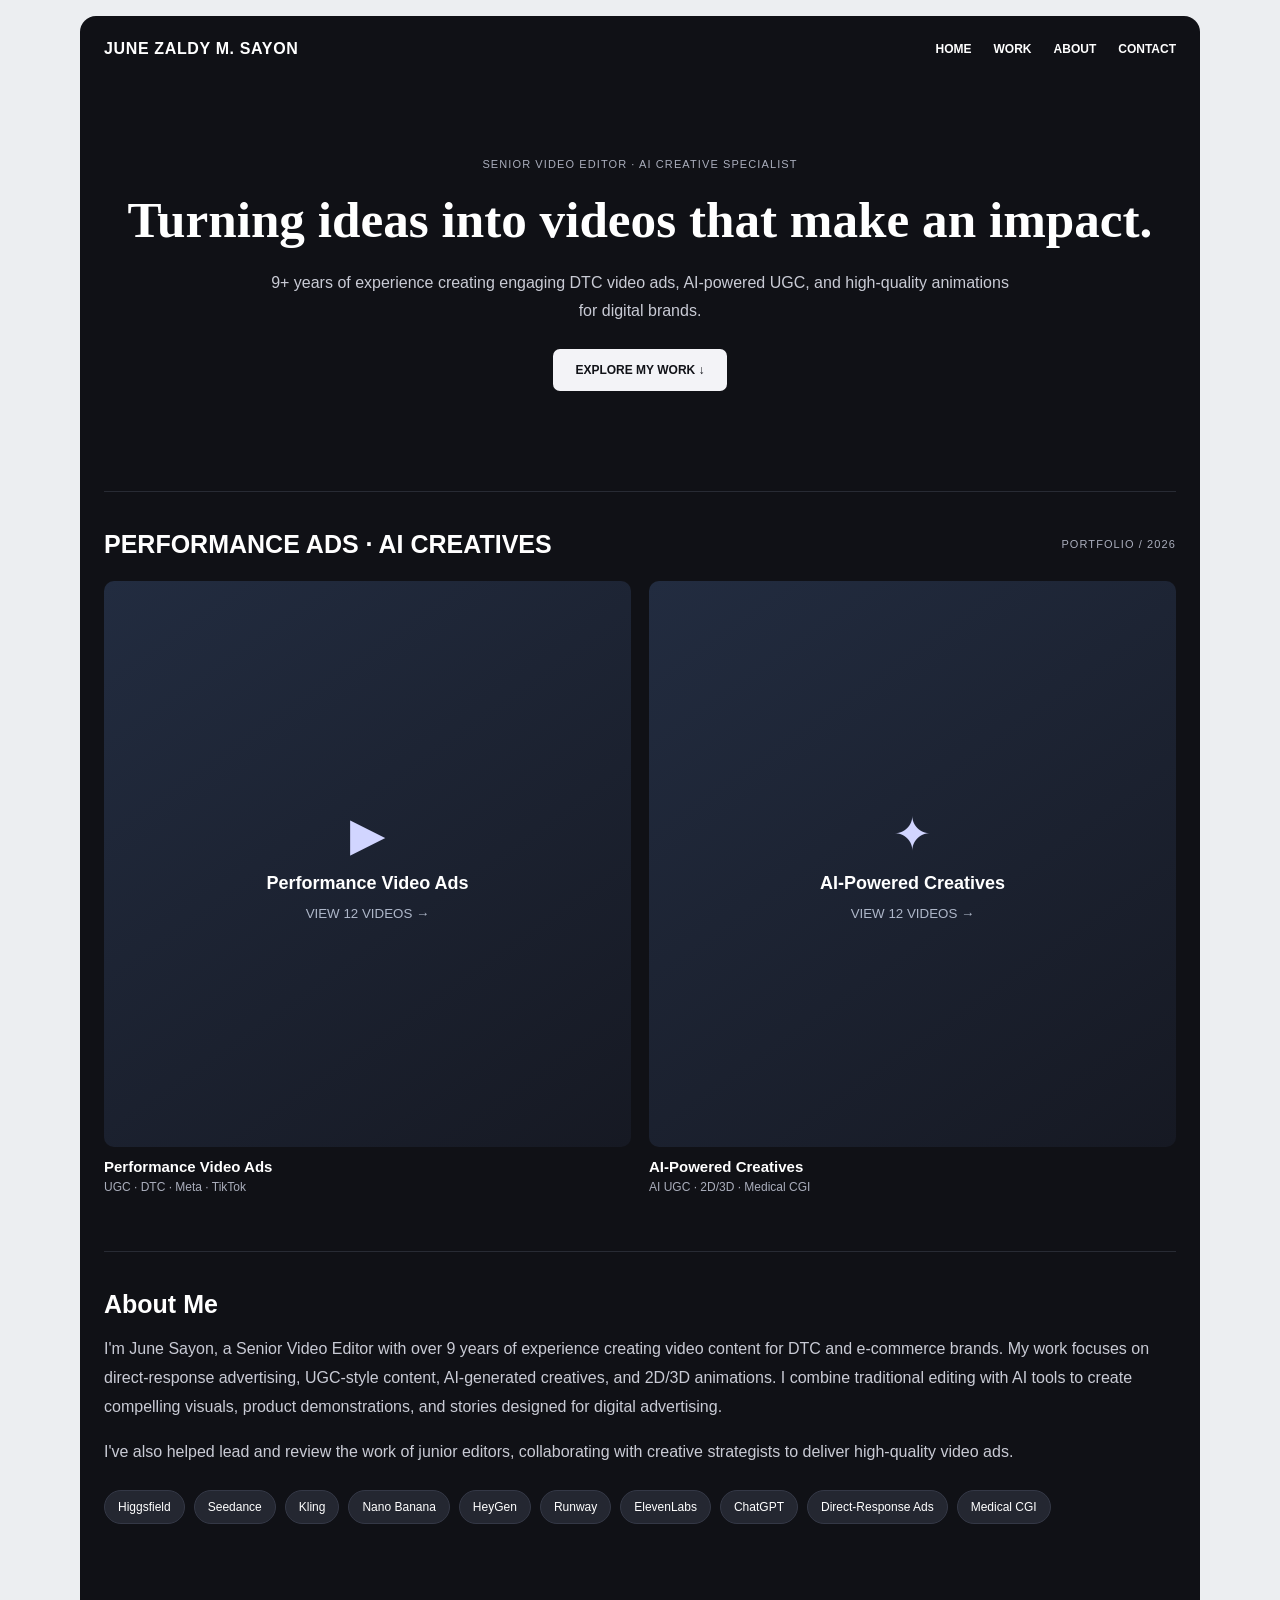
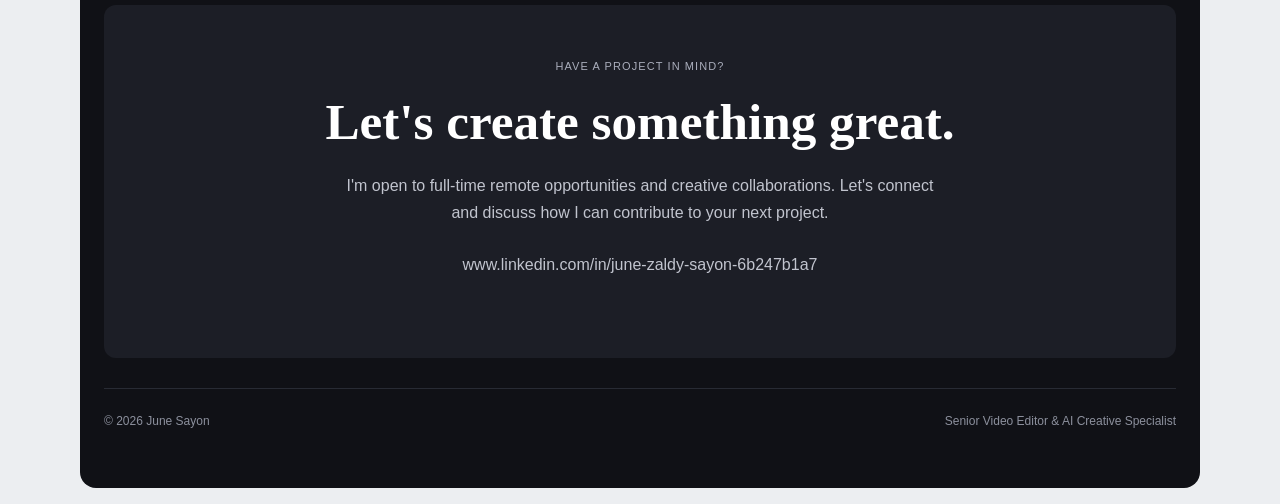
==== commit 17d426c5: "Update index.html" ====
--- a/index.html
+++ b/index.html
@@ -1 +1 @@
-<!doctype html><html lang="en"><head><meta charset="utf-8"><meta name="viewport" content="width=device-width,initial-scale=1"><meta name="description" content="June Zaldy M. Sayon — Senior Video Editor & AI Creative Specialist"><title>June Zaldy M. Sayon | Senior Video Editor</title><link rel="stylesheet" href="style.css"></head><body><main><header><a class="brand" href="index.html">JUNE ZALDY M. SAYON</a><nav><a href="index.html">HOME</a><a href="index.html#work">WORK</a><a href="index.html#about">ABOUT</a><a href="index.html#contact">CONTACT</a></nav></header><section class="hero" id="home"><div class="eyebrow">SENIOR VIDEO EDITOR · AI CREATIVE SPECIALIST</div><h1>Turning ideas into videos that make an impact.</h1><p>9+ years of experience creating engaging DTC video ads, AI-powered UGC, and high-quality animations for digital brands.</p><a class="btn" href="#work">EXPLORE MY WORK ↓</a></section><section class="section" id="work"><div class="sectionhead"><h2>PERFORMANCE ADS · AI CREATIVES</h2><span class="tag">PORTFOLIO / 2026</span></div><div class="grid"><a class="project link" href="performance-ads.html"><div class="visual"><div class="placeholder"><span class="symbol">▶</span><strong>Performance Video Ads</strong><small>VIEW 12 VIDEOS →</small></div></div><h3>Performance Video Ads</h3><p>UGC · DTC · Meta · TikTok</p></a><a class="project link" href="ai-creatives.html"><div class="visual"><div class="placeholder"><span class="symbol">✦</span><strong>AI-Powered Creatives</strong><small>VIEW 12 VIDEOS →</small></div></div><h3>AI-Powered Creatives</h3><p>AI UGC · 2D/3D · Medical CGI</p></a></div></section><section class="section about" id="about"><h2>About Me</h2><p>I'm June Sayon, a Senior Video Editor with over 9 years of experience creating video content for DTC and e-commerce brands. My work focuses on direct-response advertising, UGC-style content, AI-generated creatives, and 2D/3D animations. I combine traditional editing with AI tools to create compelling visuals, product demonstrations, and stories designed for digital advertising.</p><p>I've also helped lead and review the work of junior editors, collaborating with creative strategists to deliver high-quality video ads.</p><div class="skills"><span>Higgsfield</span><span>Seedance</span><span>Kling</span><span>Nano Banana</span><span>HeyGen</span><span>Runway</span><span>ElevenLabs</span><span>ChatGPT</span><span>Direct-Response Ads</span><span>Medical CGI</span></div></section><section class="contact" id="contact"><div class="eyebrow">HAVE A PROJECT IN MIND?</div><h2>Let's create something great.</h2><p>I'm open to full-time remote opportunities and creative collaborations. Let's connect and discuss how I can contribute to your next project.</p><p>Add your contact email or LinkedIn link here when ready.</p></section><div class="footer"><span>© 2026 June Sayon</span><span>Senior Video Editor & AI Creative Specialist</span></div></main></body></html>
+<!doctype html><html lang="en"><head><meta charset="utf-8"><meta name="viewport" content="width=device-width,initial-scale=1"><meta name="description" content="June Zaldy M. Sayon — Senior Video Editor & AI Creative Specialist"><title>June Zaldy M. Sayon | Senior Video Editor</title><link rel="stylesheet" href="style.css"></head><body><main><header><a class="brand" href="index.html">JUNE ZALDY M. SAYON</a><nav><a href="index.html">HOME</a><a href="index.html#work">WORK</a><a href="index.html#about">ABOUT</a><a href="index.html#contact">CONTACT</a></nav></header><section class="hero" id="home"><div class="eyebrow">SENIOR VIDEO EDITOR · AI CREATIVE SPECIALIST</div><h1>Turning ideas into videos that make an impact.</h1><p>9+ years of experience creating engaging DTC video ads, AI-powered UGC, and high-quality animations for digital brands.</p><a class="btn" href="#work">EXPLORE MY WORK ↓</a></section><section class="section" id="work"><div class="sectionhead"><h2>PERFORMANCE ADS · AI CREATIVES</h2><span class="tag">PORTFOLIO / 2026</span></div><div class="grid"><a class="project link" href="performance-ads.html"><div class="visual"><div class="placeholder"><span class="symbol">▶</span><strong>Performance Video Ads</strong><small>VIEW 12 VIDEOS →</small></div></div><h3>Performance Video Ads</h3><p>UGC · DTC · Meta · TikTok</p></a><a class="project link" href="ai-creatives.html"><div class="visual"><div class="placeholder"><span class="symbol">✦</span><strong>AI-Powered Creatives</strong><small>VIEW 12 VIDEOS →</small></div></div><h3>AI-Powered Creatives</h3><p>AI UGC · 2D/3D · Medical CGI</p></a></div></section><section class="section about" id="about"><h2>About Me</h2><p>I'm June Sayon, a Senior Video Editor with over 9 years of experience creating video content for DTC and e-commerce brands. My work focuses on direct-response advertising, UGC-style content, AI-generated creatives, and 2D/3D animations. I combine traditional editing with AI tools to create compelling visuals, product demonstrations, and stories designed for digital advertising.</p><p>I've also helped lead and review the work of junior editors, collaborating with creative strategists to deliver high-quality video ads.</p><div class="skills"><span>Higgsfield</span><span>Seedance</span><span>Kling</span><span>Nano Banana</span><span>HeyGen</span><span>Runway</span><span>ElevenLabs</span><span>ChatGPT</span><span>Direct-Response Ads</span><span>Medical CGI</span></div></section><section class="contact" id="contact"><div class="eyebrow">HAVE A PROJECT IN MIND?</div><h2>Let's create something great.</h2><p>I'm open to full-time remote opportunities and creative collaborations. Let's connect and discuss how I can contribute to your next project.</p><p>www.linkedin.com/in/june-zaldy-sayon-6b247b1a7</p></section><div class="footer"><span>© 2026 June Sayon</span><span>Senior Video Editor & AI Creative Specialist</span></div></main></body></html>
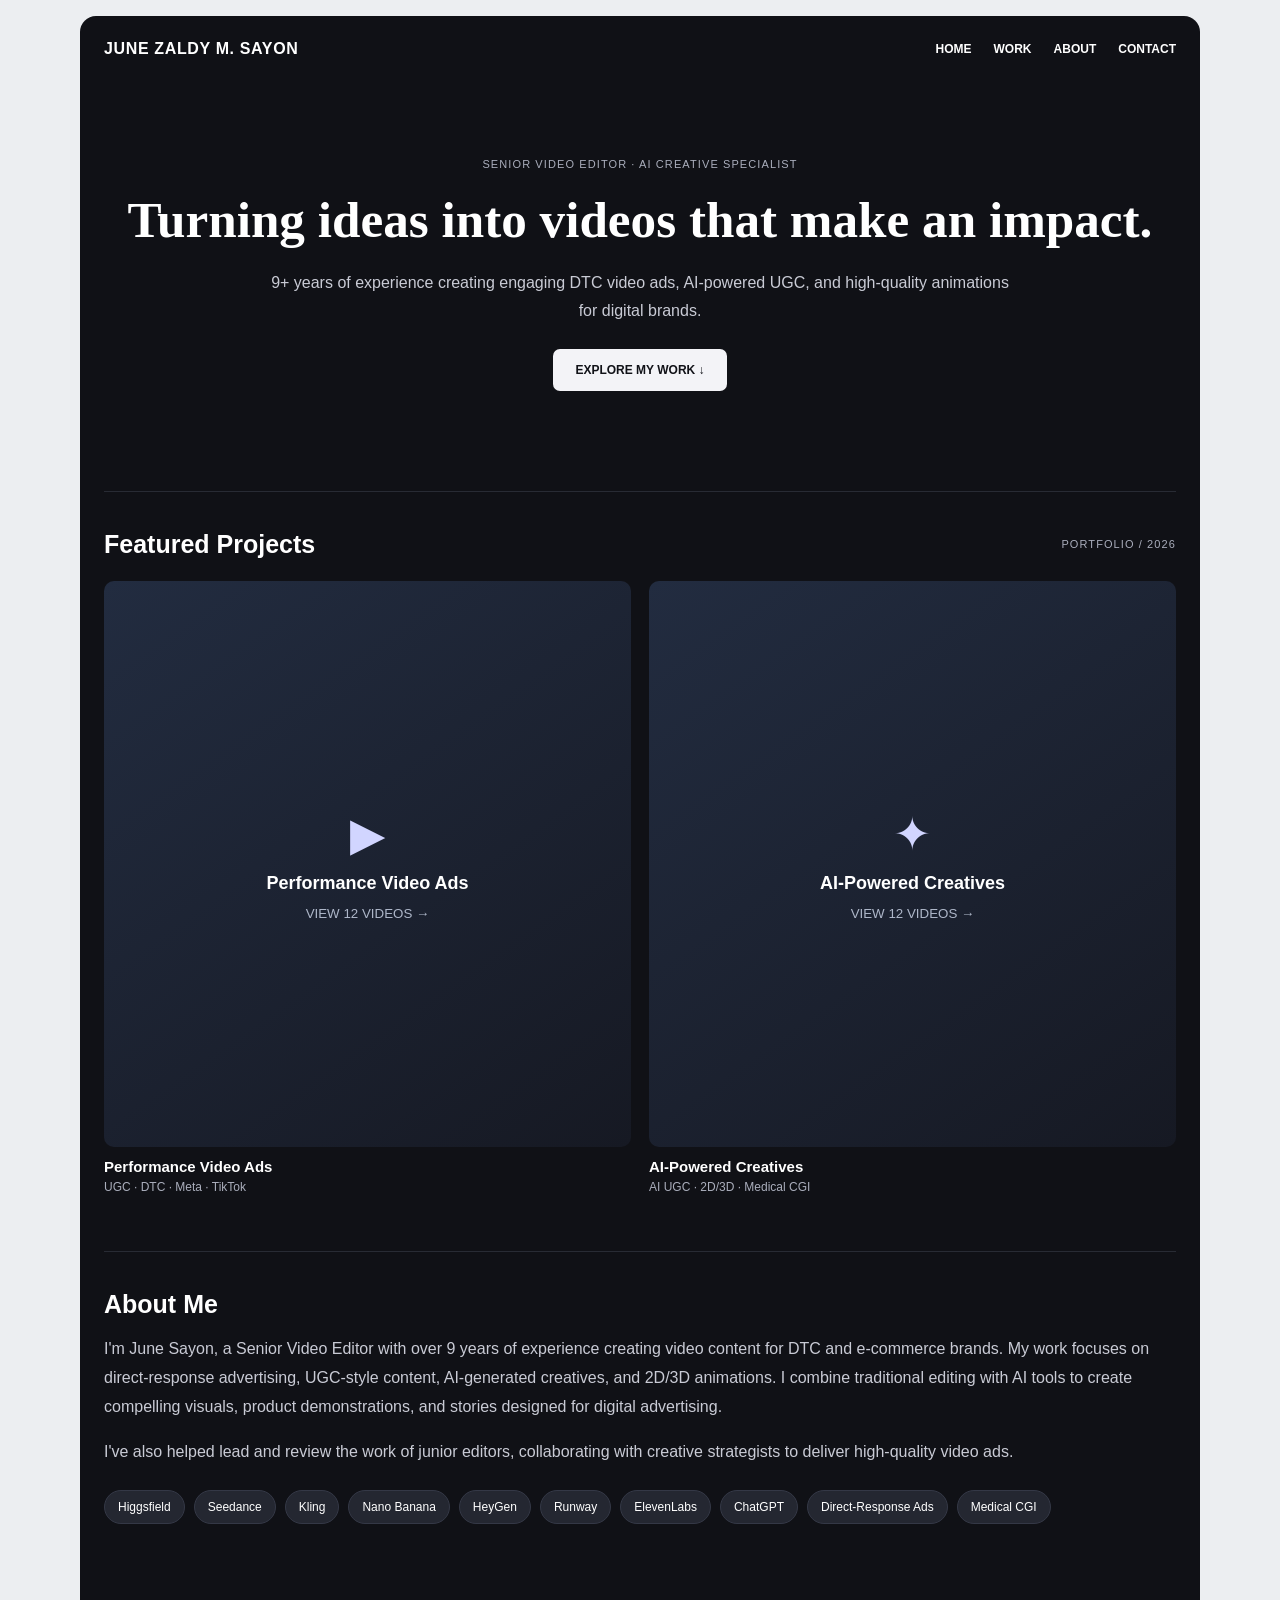
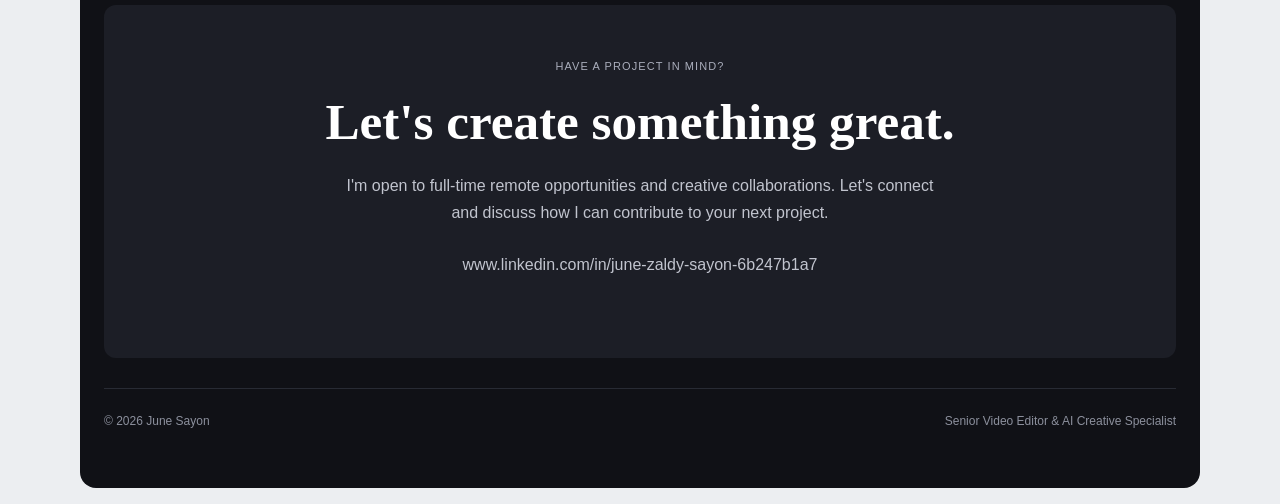
==== commit aa360b65: "Update index.html" ====
--- a/index.html
+++ b/index.html
@@ -1 +1 @@
-<!doctype html><html lang="en"><head><meta charset="utf-8"><meta name="viewport" content="width=device-width,initial-scale=1"><meta name="description" content="June Zaldy M. Sayon — Senior Video Editor & AI Creative Specialist"><title>June Zaldy M. Sayon | Senior Video Editor</title><link rel="stylesheet" href="style.css"></head><body><main><header><a class="brand" href="index.html">JUNE ZALDY M. SAYON</a><nav><a href="index.html">HOME</a><a href="index.html#work">WORK</a><a href="index.html#about">ABOUT</a><a href="index.html#contact">CONTACT</a></nav></header><section class="hero" id="home"><div class="eyebrow">SENIOR VIDEO EDITOR · AI CREATIVE SPECIALIST</div><h1>Turning ideas into videos that make an impact.</h1><p>9+ years of experience creating engaging DTC video ads, AI-powered UGC, and high-quality animations for digital brands.</p><a class="btn" href="#work">EXPLORE MY WORK ↓</a></section><section class="section" id="work"><div class="sectionhead"><h2>PERFORMANCE ADS · AI CREATIVES</h2><span class="tag">PORTFOLIO / 2026</span></div><div class="grid"><a class="project link" href="performance-ads.html"><div class="visual"><div class="placeholder"><span class="symbol">▶</span><strong>Performance Video Ads</strong><small>VIEW 12 VIDEOS →</small></div></div><h3>Performance Video Ads</h3><p>UGC · DTC · Meta · TikTok</p></a><a class="project link" href="ai-creatives.html"><div class="visual"><div class="placeholder"><span class="symbol">✦</span><strong>AI-Powered Creatives</strong><small>VIEW 12 VIDEOS →</small></div></div><h3>AI-Powered Creatives</h3><p>AI UGC · 2D/3D · Medical CGI</p></a></div></section><section class="section about" id="about"><h2>About Me</h2><p>I'm June Sayon, a Senior Video Editor with over 9 years of experience creating video content for DTC and e-commerce brands. My work focuses on direct-response advertising, UGC-style content, AI-generated creatives, and 2D/3D animations. I combine traditional editing with AI tools to create compelling visuals, product demonstrations, and stories designed for digital advertising.</p><p>I've also helped lead and review the work of junior editors, collaborating with creative strategists to deliver high-quality video ads.</p><div class="skills"><span>Higgsfield</span><span>Seedance</span><span>Kling</span><span>Nano Banana</span><span>HeyGen</span><span>Runway</span><span>ElevenLabs</span><span>ChatGPT</span><span>Direct-Response Ads</span><span>Medical CGI</span></div></section><section class="contact" id="contact"><div class="eyebrow">HAVE A PROJECT IN MIND?</div><h2>Let's create something great.</h2><p>I'm open to full-time remote opportunities and creative collaborations. Let's connect and discuss how I can contribute to your next project.</p><p>www.linkedin.com/in/june-zaldy-sayon-6b247b1a7</p></section><div class="footer"><span>© 2026 June Sayon</span><span>Senior Video Editor & AI Creative Specialist</span></div></main></body></html>
+<!doctype html><html lang="en"><head><meta charset="utf-8"><meta name="viewport" content="width=device-width,initial-scale=1"><meta name="description" content="June Zaldy M. Sayon — Senior Video Editor & AI Creative Specialist"><title>June Zaldy M. Sayon | Senior Video Editor</title><link rel="stylesheet" href="style.css"></head><body><main><header><a class="brand" href="index.html">JUNE ZALDY M. SAYON</a><nav><a href="index.html">HOME</a><a href="index.html#work">WORK</a><a href="index.html#about">ABOUT</a><a href="index.html#contact">CONTACT</a></nav></header><section class="hero" id="home"><div class="eyebrow">SENIOR VIDEO EDITOR · AI CREATIVE SPECIALIST</div><h1>Turning ideas into videos that make an impact.</h1><p>9+ years of experience creating engaging DTC video ads, AI-powered UGC, and high-quality animations for digital brands.</p><a class="btn" href="#work">EXPLORE MY WORK ↓</a></section><section class="section" id="work"><div class="sectionhead"><h2>Featured Projects</h2><span class="tag">PORTFOLIO / 2026</span></div><div class="grid"><a class="project link" href="performance-ads.html"><div class="visual"><div class="placeholder"><span class="symbol">▶</span><strong>Performance Video Ads</strong><small>VIEW 12 VIDEOS →</small></div></div><h3>Performance Video Ads</h3><p>UGC · DTC · Meta · TikTok</p></a><a class="project link" href="ai-creatives.html"><div class="visual"><div class="placeholder"><span class="symbol">✦</span><strong>AI-Powered Creatives</strong><small>VIEW 12 VIDEOS →</small></div></div><h3>AI-Powered Creatives</h3><p>AI UGC · 2D/3D · Medical CGI</p></a></div></section><section class="section about" id="about"><h2>About Me</h2><p>I'm June Sayon, a Senior Video Editor with over 9 years of experience creating video content for DTC and e-commerce brands. My work focuses on direct-response advertising, UGC-style content, AI-generated creatives, and 2D/3D animations. I combine traditional editing with AI tools to create compelling visuals, product demonstrations, and stories designed for digital advertising.</p><p>I've also helped lead and review the work of junior editors, collaborating with creative strategists to deliver high-quality video ads.</p><div class="skills"><span>Higgsfield</span><span>Seedance</span><span>Kling</span><span>Nano Banana</span><span>HeyGen</span><span>Runway</span><span>ElevenLabs</span><span>ChatGPT</span><span>Direct-Response Ads</span><span>Medical CGI</span></div></section><section class="contact" id="contact"><div class="eyebrow">HAVE A PROJECT IN MIND?</div><h2>Let's create something great.</h2><p>I'm open to full-time remote opportunities and creative collaborations. Let's connect and discuss how I can contribute to your next project.</p><p>www.linkedin.com/in/june-zaldy-sayon-6b247b1a7</p></section><div class="footer"><span>© 2026 June Sayon</span><span>Senior Video Editor & AI Creative Specialist</span></div></main></body></html>
